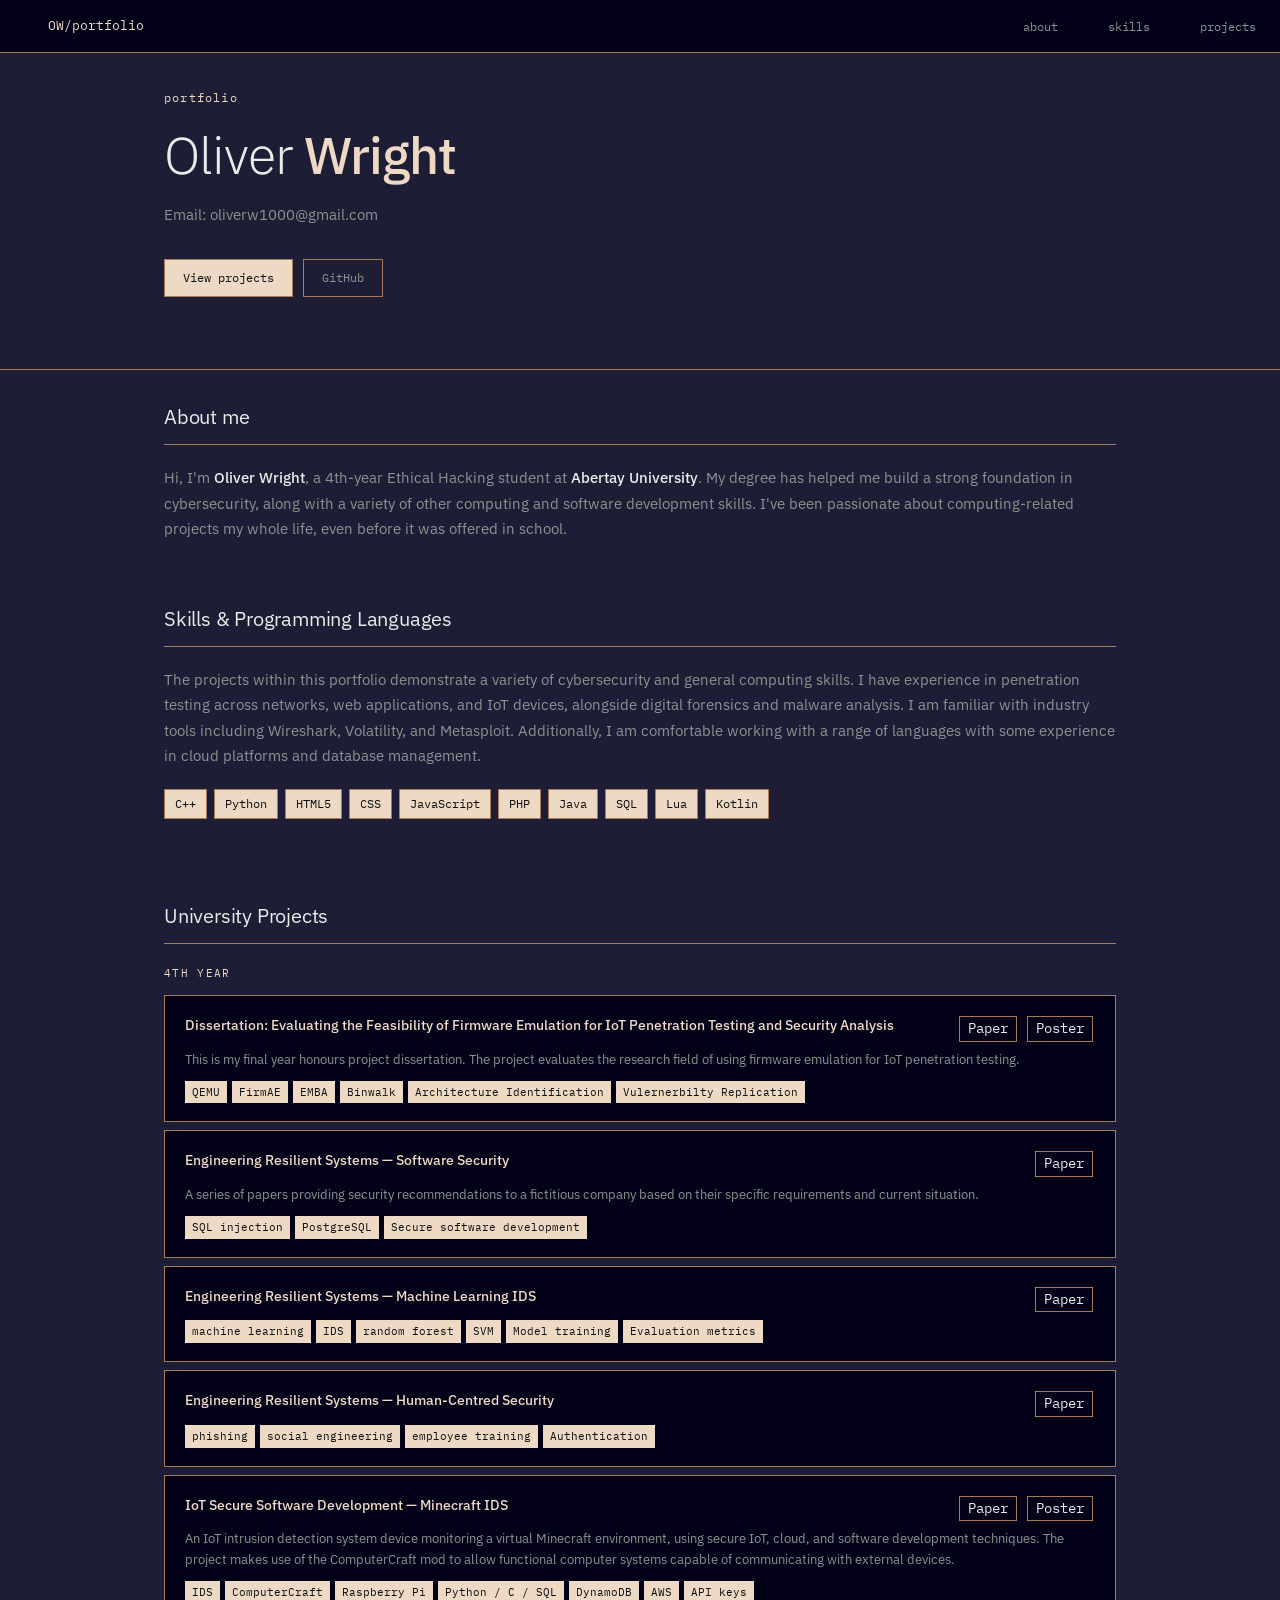
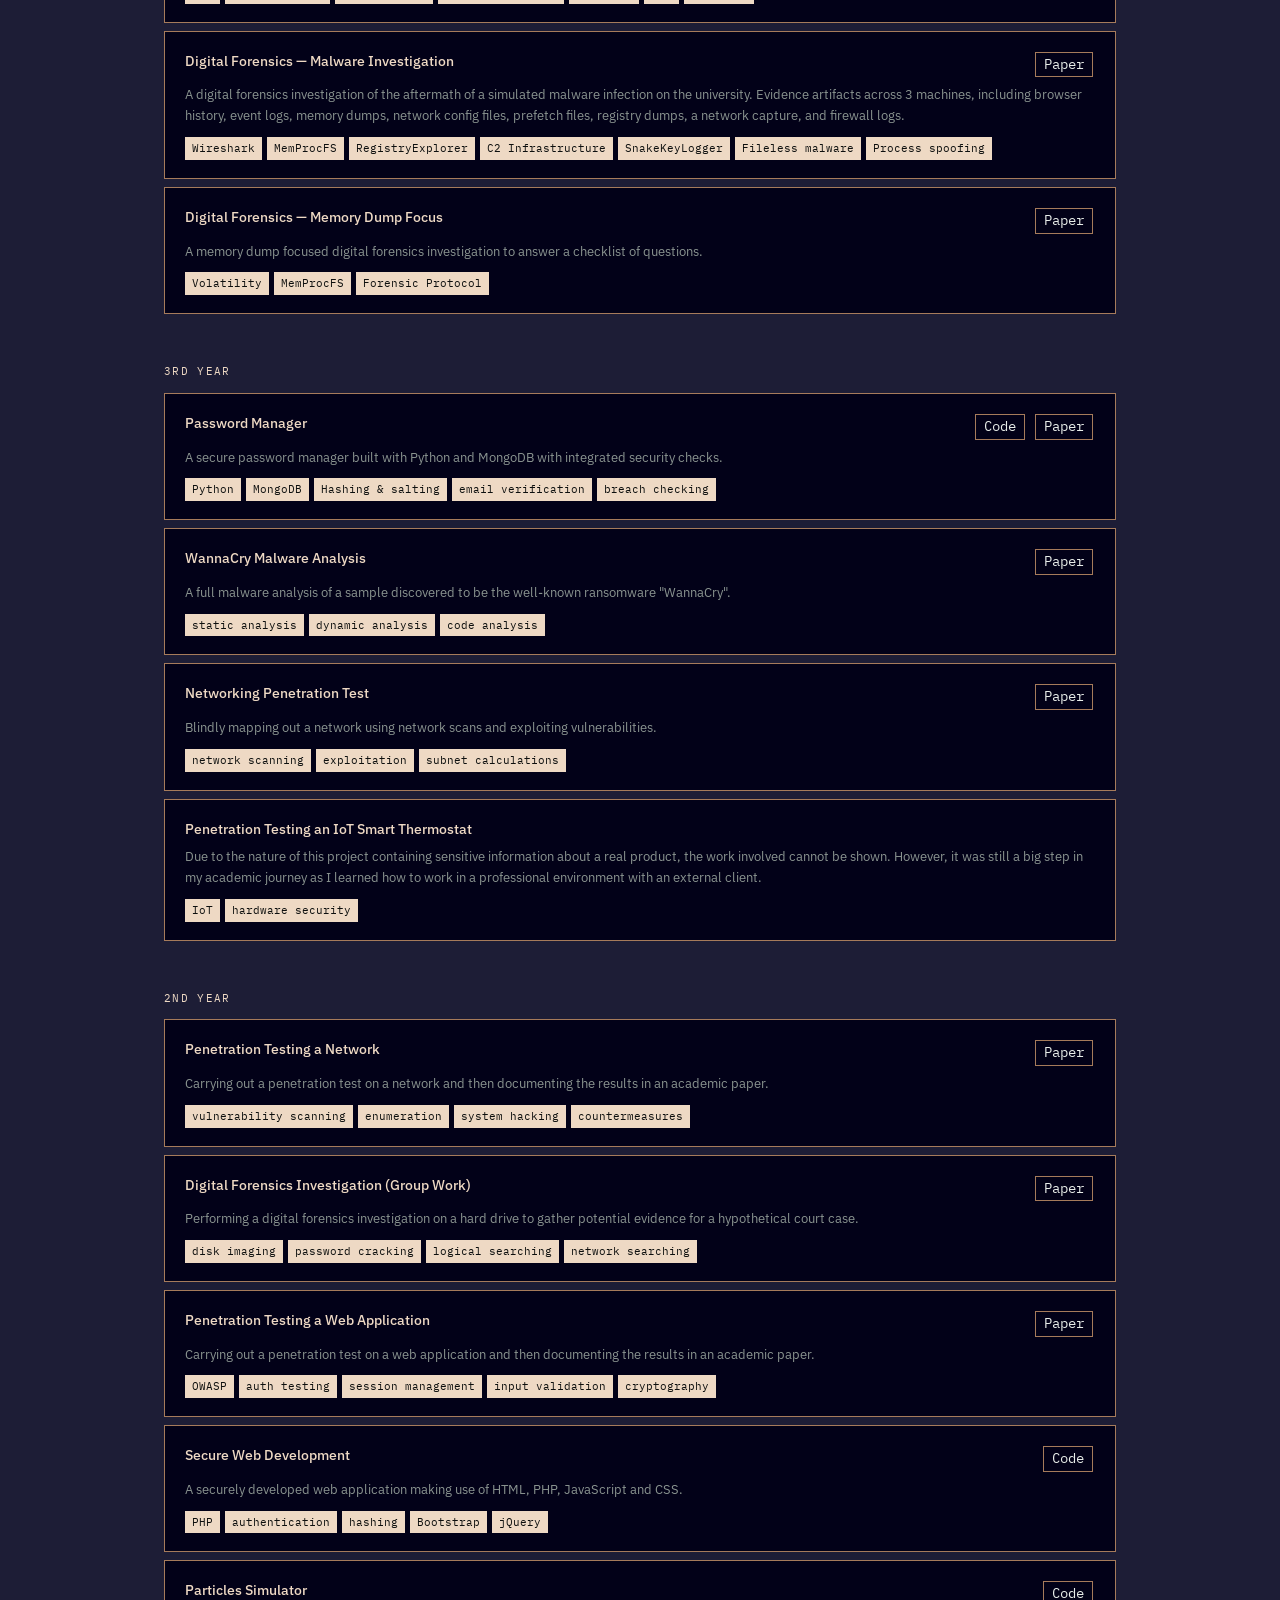
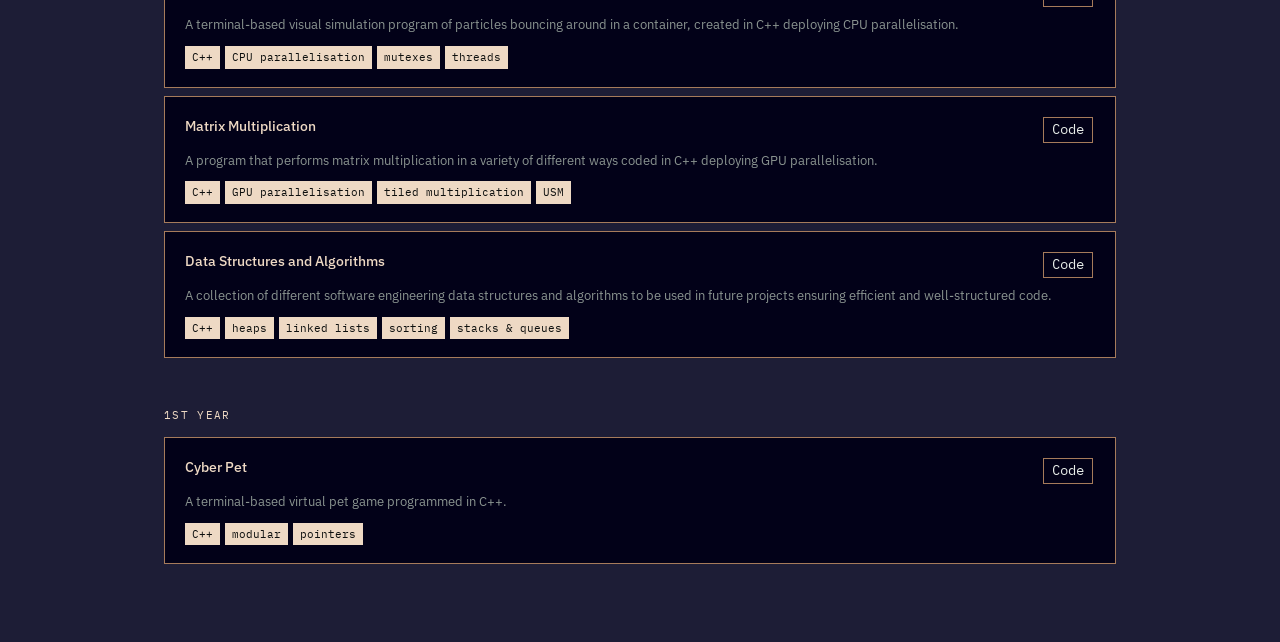
==== index.html @ f9a2de3a "Add files via upload" ====
<!DOCTYPE html>
<html lang="en">
<head>
  <meta charset="UTF-8" />
  <meta name="viewport" content="width=device-width, initial-scale=1.0" />
  <title>Oliver Wright — Portfolio</title>
  <link rel="preconnect" href="https://fonts.googleapis.com" />
  <link href="https://fonts.googleapis.com/css2?family=IBM+Plex+Mono:wght@400;500&family=IBM+Plex+Sans:wght@300;400;500&display=swap" rel="stylesheet" />
  <link rel="stylesheet" href="style.css" />
</head>
<body>

<nav>
  <div class="inner">
    <a class="nav-logo" href="#">OW/portfolio</a>
    <ul class="nav-links">
      <li><a href="#about">about</a></li>
      <li><a href="#skills">skills</a></li>
      <li><a href="#projects">projects</a></li>
      <!-- <li><a href="#contact">contact</a></li> -->
    </ul>
  </div>
</nav>

<section id="hero">
  <div class="container">
    <p class="hero-label">portfolio</p>
    <h1>Oliver <strong>Wright</strong></h1>
    <p class="hero-sub">Email: oliverw1000@gmail.com</p>
    <div class="hero-actions">
      <a href="#projects" class="btn btn-primary">View projects</a>
      <!-- <a href="mailto:oliverw1000@gmail.com" class="btn btn-outline">Get in touch</a> -->
      <a href="https://github.com/Revlo1" target="_blank" class="btn btn-outline">GitHub</a>
    </div>
  </div>
</section>

<section id="about">
  <div class="container">
    <h2>About me</h2>
    <p style="color: var(--text-muted);">
      Hi, I'm <strong style="color: var(--text); font-weight: 500;">Oliver Wright</strong>, a 4th-year Ethical Hacking student at <strong style="color: var(--text); font-weight: 500;">Abertay University</strong>.
      My degree has helped me build a strong foundation in cybersecurity, along with a variety of other computing and software development skills.
      I've been passionate about computing-related projects my whole life, even before it was offered in school.
    </p>
  </div>
</section>

<section id="skills">
  <div class="container">
    <h2>Skills & Programming Languages</h2>   
    <div>
      <p style="color: var(--text-muted);">
        The projects within this portfolio demonstrate a variety of cybersecurity and general computing skills. I have experience in penetration testing across networks,
        web applications, and IoT devices, alongside digital forensics and malware analysis. I am familiar with industry tools including Wireshark, Volatility, and Metasploit. 
        Additionally, I am comfortable working with a range of languages with some experience in cloud platforms and database management.
      </p>
    </div>
    <div class="skills-grid">
      <span class="skill-tag">C++</span>
      <span class="skill-tag">Python</span>
      <span class="skill-tag">HTML5</span>
      <span class="skill-tag">CSS</span>
      <span class="skill-tag">JavaScript</span>
      <span class="skill-tag">PHP</span>
      <span class="skill-tag">Java</span>
      <span class="skill-tag">SQL</span>
      <span class="skill-tag">Lua</span>
      <span class="skill-tag">Kotlin</span>
    </div>
  </div>
</section>

<section id="projects">
  <div class="container">
    <h2>University Projects</h2>
    
    <div class="year-group">
      <p class="year-heading">4th year</p>

      <div class="project-card">
        <div class="project-header">
          <span class="project-title">Dissertation: Evaluating the Feasibility of Firmware Emulation for IoT Penetration Testing and Security Analysis</span>
          <div class="project-links">
            <a class="project-link" href="Papers/DissertationFinal.pdf" target="_blank">Paper</a>
            <a class="project-link" href="Papers/DissPosterFinal.pdf" target="_blank">Poster</a>
          </div>
        </div>
        <p class="project-desc">This is my final year honours project dissertation. The project evaluates the research field of using firmware emulation for IoT penetration testing.</p>
        <div class="project-tags">
          <span class="project-tag">QEMU</span>
          <span class="project-tag">FirmAE</span>
          <span class="project-tag">EMBA</span>
          <span class="project-tag">Binwalk</span>
          <span class="project-tag">Architecture Identification</span>
          <span class="project-tag">Vulernerbilty Replication</span>
        </div>
      </div>
    <!---->
      <div class="project-card">
        <div class="project-header">
          <span class="project-title">Engineering Resilient Systems — Software Security</span>
          <div class="project-links">
            <a class="project-link" href="Papers/SysEng1Software.pdf" target="_blank">Paper</a>
          </div>
        </div>
        <p class="project-desc">A series of papers providing security recommendations to a fictitious company based on their specific requirements and current situation.</p>
        <div class="project-tags">
          <span class="project-tag">SQL injection</span>
          <span class="project-tag">PostgreSQL</span>
          <span class="project-tag">Secure software development</span>
        </div>
      </div>

      <div class="project-card">
        <div class="project-header">
          <span class="project-title">Engineering Resilient Systems — Machine Learning IDS</span>
          <div class="project-links">
            <a class="project-link" href="Papers/SysEng2ML.pdf" target="_blank">Paper</a>
          </div>
        </div>
        <div class="project-tags">
          <span class="project-tag">machine learning</span>
          <span class="project-tag">IDS</span>
          <span class="project-tag">random forest</span>
          <span class="project-tag">SVM</span>
          <span class="project-tag">Model training</span>
          <span class="project-tag">Evaluation metrics</span>
        </div>
      </div>

      <div class="project-card">
        <div class="project-header">
          <span class="project-title">Engineering Resilient Systems — Human-Centred Security</span>
          <div class="project-links">
            <a class="project-link" href="Papers/SysEng3HumanCentred.pdf" target="_blank">Paper</a>
          </div>
        </div>
        <div class="project-tags">
          <span class="project-tag">phishing</span>
          <span class="project-tag">social engineering</span>
          <span class="project-tag">employee training</span>
          <span class="project-tag">Authentication</span>
        </div>
      </div>

      <div class="project-card">
        <div class="project-header">
          <span class="project-title">IoT Secure Software Development — Minecraft IDS</span>
          <div class="project-links">
            <a class="project-link" href="Papers/IoT%20Paper.pdf" target="_blank">Paper</a>
            <a class="project-link" href="Papers/IoTMiniPoster.pdf" target="_blank">Poster</a>
          </div>
        </div>
        <p class="project-desc">An IoT intrusion detection system device monitoring a virtual Minecraft environment, using secure IoT, cloud, and software development techniques. The project makes use of the ComputerCraft mod to allow functional computer systems capable of communicating with external devices.</p>
        <div class="project-tags">
          <span class="project-tag">IDS</span>
          <span class="project-tag">ComputerCraft</span>
          <span class="project-tag">Raspberry Pi</span>
          <span class="project-tag">Python / C / SQL</span>
          <span class="project-tag">DynamoDB</span>
          <span class="project-tag">AWS</span>
          <span class="project-tag">API keys</span>
        </div>
      </div>

      <div class="project-card">
        <div class="project-header">
          <span class="project-title">Digital Forensics — Malware Investigation</span>
          <div class="project-links">
            <a class="project-link" href="Papers/ForensicsPaperMalware.pdf" target="_blank">Paper</a>
          </div>
        </div>
        <p class="project-desc">A digital forensics investigation of the aftermath of a simulated malware infection on the university. Evidence artifacts across 3 machines, including browser history, event logs, memory dumps, network config files, prefetch files, registry dumps, a network capture, and firewall logs.</p>
        <div class="project-tags">
          <span class="project-tag">Wireshark</span>
          <span class="project-tag">MemProcFS</span>
          <span class="project-tag">RegistryExplorer</span>
          <span class="project-tag">C2 Infrastructure</span>
          <span class="project-tag">SnakeKeyLogger</span>
          <span class="project-tag">Fileless malware</span>
          <span class="project-tag">Process spoofing</span>
        </div>
      </div>

      <div class="project-card">
        <div class="project-header">
          <span class="project-title">Digital Forensics — Memory Dump Focus</span>
          <div class="project-links">
            <a class="project-link" href="Papers/ForensicReportMemDump.pdf" target="_blank">Paper</a>
          </div>
        </div>
        <p class="project-desc">A memory dump focused digital forensics investigation to answer a checklist of questions.</p>
        <div class="project-tags">
          <span class="project-tag">Volatility</span>
          <span class="project-tag">MemProcFS</span>
          <span class="project-tag">Forensic Protocol</span>
        </div>
      </div>
    </div>

    
    <div class="year-group">
      <p class="year-heading">3rd year</p>

      <div class="project-card">
        <div class="project-header">
          <span class="project-title">Password Manager</span>
          <div class="project-links">
            <a class="project-link" href="https://github.com/Revlo1/PassecPasswordManager" target="_blank">Code</a>
            <a class="project-link" href="Papers/PassecManagerPaper%20Final.pdf" target="_blank">Paper</a>
          </div>
        </div>
        <p class="project-desc">A secure password manager built with Python and MongoDB with integrated security checks.</p>
        <div class="project-tags">
          <span class="project-tag">Python</span>
          <span class="project-tag">MongoDB</span>
          <span class="project-tag">Hashing &amp; salting</span>
          <span class="project-tag">email verification</span>
          <span class="project-tag">breach checking</span>
        </div>
      </div>

      <div class="project-card">
        <div class="project-header">
          <span class="project-title">WannaCry Malware Analysis</span>
          <div class="project-links">
            <a class="project-link" href="Papers/Malware%20Whitepaper%20Finished.pdf" target="_blank">Paper</a>
          </div>
        </div>
        <p class="project-desc">A full malware analysis of a sample discovered to be the well-known ransomware "WannaCry".</p>
        <div class="project-tags">
          <span class="project-tag">static analysis</span>
          <span class="project-tag">dynamic analysis</span>
          <span class="project-tag">code analysis</span>
        </div>
      </div>

      <div class="project-card">
        <div class="project-header">
          <span class="project-title">Networking Penetration Test</span>
          <div class="project-links">
            <a class="project-link" href="Papers/Networking%20Report.pdf" target="_blank">Paper</a>
          </div>
        </div>
        <p class="project-desc">Blindly mapping out a network using network scans and exploiting vulnerabilities.</p>
        <div class="project-tags">
          <span class="project-tag">network scanning</span>
          <span class="project-tag">exploitation</span>
          <span class="project-tag">subnet calculations</span>
        </div>
      </div>

      <div class="project-card">
        <div class="project-header">
          <span class="project-title">Penetration Testing an IoT Smart Thermostat</span>
        </div>
        <p class="project-desc">Due to the nature of this project containing sensitive information about a real product, the work involved cannot be shown. However, it was still a big step in my academic journey as I learned how to work in a professional environment with an external client.</p>
        <div class="project-tags">
          <span class="project-tag">IoT</span>
          <span class="project-tag">hardware security</span>
        </div>
      </div>
    </div>

    
    <div class="year-group">
      <p class="year-heading">2nd year</p>

      <div class="project-card">
        <div class="project-header">
          <span class="project-title">Penetration Testing a Network</span>
          <div class="project-links">
            <a class="project-link" href="Papers/Pen%20testing%20White%20Paper%20Template1.pdf" target="_blank">Paper</a>
          </div>
        </div>
        <p class="project-desc">Carrying out a penetration test on a network and then documenting the results in an academic paper.</p>
        <div class="project-tags">
          <span class="project-tag">vulnerability scanning</span>
          <span class="project-tag">enumeration</span>
          <span class="project-tag">system hacking</span>
          <span class="project-tag">countermeasures</span>
        </div>
      </div>

      <div class="project-card">
        <div class="project-header">
          <span class="project-title">Digital Forensics Investigation (Group Work)</span>
          <div class="project-links">
            <a class="project-link" href="Papers/The%20Badgers%20Report%20Finished.pdf" target="_blank">Paper</a>
          </div>
        </div>
        <p class="project-desc">Performing a digital forensics investigation on a hard drive to gather potential evidence for a hypothetical court case.</p>
        <div class="project-tags">
          <span class="project-tag">disk imaging</span>
          <span class="project-tag">password cracking</span>
          <span class="project-tag">logical searching</span>
          <span class="project-tag">network searching</span>
        </div>
      </div>

      <div class="project-card">
        <div class="project-header">
          <span class="project-title">Penetration Testing a Web Application</span>
          <div class="project-links">
            <a class="project-link" href="Papers/Web%20App%20Testing%20Paper.pdf" target="_blank">Paper</a>
          </div>
        </div>
        <p class="project-desc">Carrying out a penetration test on a web application and then documenting the results in an academic paper.</p>
        <div class="project-tags">
          <span class="project-tag">OWASP</span>
          <span class="project-tag">auth testing</span>
          <span class="project-tag">session management</span>
          <span class="project-tag">input validation</span>
          <span class="project-tag">cryptography</span>
        </div>
      </div>

      <div class="project-card">
        <div class="project-header">
          <span class="project-title">Secure Web Development</span>
          <div class="project-links">
            <a class="project-link" href="https://github.com/Revlo1/WebApplication" target="_blank">Code</a>
          </div>
        </div>
        <p class="project-desc">A securely developed web application making use of HTML, PHP, JavaScript and CSS.</p>
        <div class="project-tags">
          <span class="project-tag">PHP</span>
          <span class="project-tag">authentication</span>
          <span class="project-tag">hashing</span>
          <span class="project-tag">Bootstrap</span>
          <span class="project-tag">jQuery</span>
        </div>
      </div>

      <div class="project-card">
        <div class="project-header">
          <span class="project-title">Particles Simulator</span>
          <div class="project-links">
            <a class="project-link" href="https://github.com/Revlo1/Particles" target="_blank">Code</a>
          </div>
        </div>
        <p class="project-desc">A terminal-based visual simulation program of particles bouncing around in a container, created in C++ deploying CPU parallelisation.</p>
        <div class="project-tags">
          <span class="project-tag">C++</span>
          <span class="project-tag">CPU parallelisation</span>
          <span class="project-tag">mutexes</span>
          <span class="project-tag">threads</span>
        </div>
      </div>

      <div class="project-card">
        <div class="project-header">
          <span class="project-title">Matrix Multiplication</span>
          <div class="project-links">
            <a class="project-link" href="https://github.com/Revlo1/matrixMultiplication" target="_blank">Code</a>
          </div>
        </div>
        <p class="project-desc">A program that performs matrix multiplication in a variety of different ways coded in C++ deploying GPU parallelisation.</p>
        <div class="project-tags">
          <span class="project-tag">C++</span>
          <span class="project-tag">GPU parallelisation</span>
          <span class="project-tag">tiled multiplication</span>
          <span class="project-tag">USM</span>
        </div>
      </div>

      <div class="project-card">
        <div class="project-header">
          <span class="project-title">Data Structures and Algorithms</span>
          <div class="project-links">
            <a class="project-link" href="https://github.com/Revlo1/DSA" target="_blank">Code</a>
          </div>
        </div>
        <p class="project-desc">A collection of different software engineering data structures and algorithms to be used in future projects ensuring efficient and well-structured code.</p>
        <div class="project-tags">
          <span class="project-tag">C++</span>
          <span class="project-tag">heaps</span>
          <span class="project-tag">linked lists</span>
          <span class="project-tag">sorting</span>
          <span class="project-tag">stacks &amp; queues</span>
        </div>
      </div>
    </div>

  
    <div class="year-group">
      <p class="year-heading">1st year</p>

      <div class="project-card">
        <div class="project-header">
          <span class="project-title">Cyber Pet</span>
          <div class="project-links">
            <a class="project-link" href="https://github.com/Revlo1/CyberPet" target="_blank">Code</a>
          </div>
        </div>
        <p class="project-desc">A terminal-based virtual pet game programmed in C++.</p>
        <div class="project-tags">
          <span class="project-tag">C++</span>
          <span class="project-tag">modular</span>
          <span class="project-tag">pointers</span>
        </div>
      </div>
    </div>
    <!---->
  </div>
</section>
</body>
</html>
---- style.css ----
:root {
  --bg:        #1D1D36;
  --bg-card:   #111312;
  --bg-subtle: #181a19;
  --border:    #A67B5B;
  --text:      #e8ede9;
  --text-muted:#8a9490;
  --text-dim:  #4d5651;
  --accent:    #EED9C4;
  --accent-text: #0d0f0e;
  --proj-tag-bg:    #EED9C4;
  --proj-title-text: #EED9C4;
  --tag-text:  #e8ede9;
  --nav-bg: #020118;
  --proj-card-bg: #020118;
  --mono: "IBM Plex Mono", monospace;
  --sans: "IBM Plex Sans", sans-serif;
  --max: 1000px;
}

*, *::before, *::after { 
  box-sizing: border-box; 
  margin: 0; padding: 0; 
}

html { scroll-behavior: smooth; }

body {
  background: var(--bg);
  color: var(--text);
  font-family: var(--sans);
  font-size: 15px;
  line-height: 1.7;
  -webkit-font-smoothing: antialiased;
}

.container {
  max-width: var(--max);
  margin: 0 auto;
  padding: 0 24px;
}

section { padding: 30px; }

nav {
  position: fixed;
  top: 0;
  width: 100%;
  background: var(--nav-bg);
  backdrop-filter: blur(10px);
  border-bottom: 1px solid var(--border);
}

nav .inner {
  margin: auto;
  padding: 0 24px;
  height: 52px;
  display: flex;
  align-items: center;
  justify-content: space-between;
}

.nav-logo {
  font-family: var(--mono);
  font-size: 13px;
  color: var(--accent);
  text-decoration: none;
  padding: 24px
}

.nav-links {
  display: flex;
  gap: 50px;
  list-style: none;
}

.nav-links a {
  font-family: var(--mono);
  font-size: 12px;
  color: var(--text-muted);
  text-decoration: none;
  transition: color 0.15s;
}

.nav-links a:hover { color: var(--accent); }

#hero {
  padding: 88px 0 72px;
  border-bottom: 1px solid var(--border);
}

.hero-label {
  font-family: var(--mono);
  font-size: 12px;
  color: var(--accent);
  letter-spacing: 0.1em;
  margin-bottom: 18px;
}

h1 {
  font-size: clamp(34px, 6vw, 52px);
  font-weight: 300;
  line-height: 1.1;
  letter-spacing: -0.02em;
  margin-bottom: 18px;
}

h1 strong { 
  font-weight: 500; 
  color: var(--accent); 
}

.hero-sub {
  font-size: 15px;
  color: var(--text-muted);
  max-width: 500px;
  margin-bottom: 32px;
}

.hero-actions {
  display: flex;
  gap: 10px;
  flex-wrap: wrap;
}

.btn {
  display: inline-flex;
  align-items: center;
  padding: 8px 18px;
  font-family: var(--mono);
  font-size: 12px;
  text-decoration: none;
  transition: all 0.15s;
  border: none;
  cursor: pointer;
}

.btn-primary { 
  background: var(--accent); 
  color: var(--accent-text); 
  border: 1px solid var(--border); 
}

.btn-primary:hover { 
  background: white; 
  border-color: var(--accent);
}

.btn-outline {
  background: transparent;
  color: var(--text-muted);
  border: 1px solid var(--border);
}

.btn-outline:hover { 
  border-color: 
  var(--accent); 
  color: var(--accent); 
}

.section-label {
  font-family: var(--mono);
  font-size: 11px;
  color: var(--text-dim);
  letter-spacing: 0.12em;
  margin-bottom: 8px;
}

h2 {
  font-size: 20px;
  font-weight: 400;
  letter-spacing: -0.01em;
  margin-bottom: 20px;
  padding-bottom: 10px;
  border-bottom: 1px solid var(--border);
}

.skills-grid { 
  display: flex; 
  flex-wrap: wrap; 
  gap: 7px;
  margin: 20px 0px;
}

.skill-tag {
  font-family: var(--mono);
  font-size: 12px;
  padding: 4px 10px;
  background: var(--accent);
  color: var(--accent-text);
  border: 1px solid var(--border);
}

.year-group { margin-bottom: 48px; }

.year-heading {
  font-family: var(--mono);
  font-size: 11px;
  color: var(--accent);
  letter-spacing: 0.12em;
  text-transform: uppercase;
  margin-bottom: 12px;
}

.project-card {
  background: var(--proj-card-bg);
  border: 1px solid var(--border);
  padding: 18px 20px;
  margin-bottom: 8px;
  transition: border-color 0.15s;
}


.project-header {
  display: flex;
  align-items: flex-start;
  justify-content: space-between;
  gap: 16px;
  margin-bottom: 6px;
  flex-wrap: wrap;
}

.project-title {
  font-size: 14px;
  font-weight: 500;
  color: var(--proj-title-text);
}

.project-links { 
  display: flex; 
  gap: 6px; 
  flex-shrink: 0; 
}

.project-link {
  font-family: var(--mono);
  font-size: 14px;
  color: var(--text);
  background-color: var(--tag-bg);
  text-decoration: none;
  border: 1px solid var(--border);
  padding: 0px 8px;
  margin: 2px;
  transition: all 0.15s;
  white-space: nowrap;
}

.project-link:hover { 
  border-color: 
  var(--accent); 
  color: var(--accent); 
}

.project-desc {
  font-size: 13px;
  color: var(--text-muted);
  margin-bottom: 10px;
  line-height: 1.6;
}

.project-tags { 
  display: flex; 
  flex-wrap: wrap; 
  gap: 5px; 
}

.project-tag {
  font-family: var(--mono);
  font-size: 11px;
  padding: 2px 7px;
  background: var(--proj-tag-bg);
  color: var(--accent-text);
}

footer {
  border-top: 1px solid var(--border);
  padding: 20px 24px;
  text-align: center;
  font-family: var(--mono);
  font-size: 11px;
  color: var(--text-dim);
}

@media (max-width: 600px) {
  .contact-card { flex-direction: column; }
  .nav-links { gap: 16px; }
}
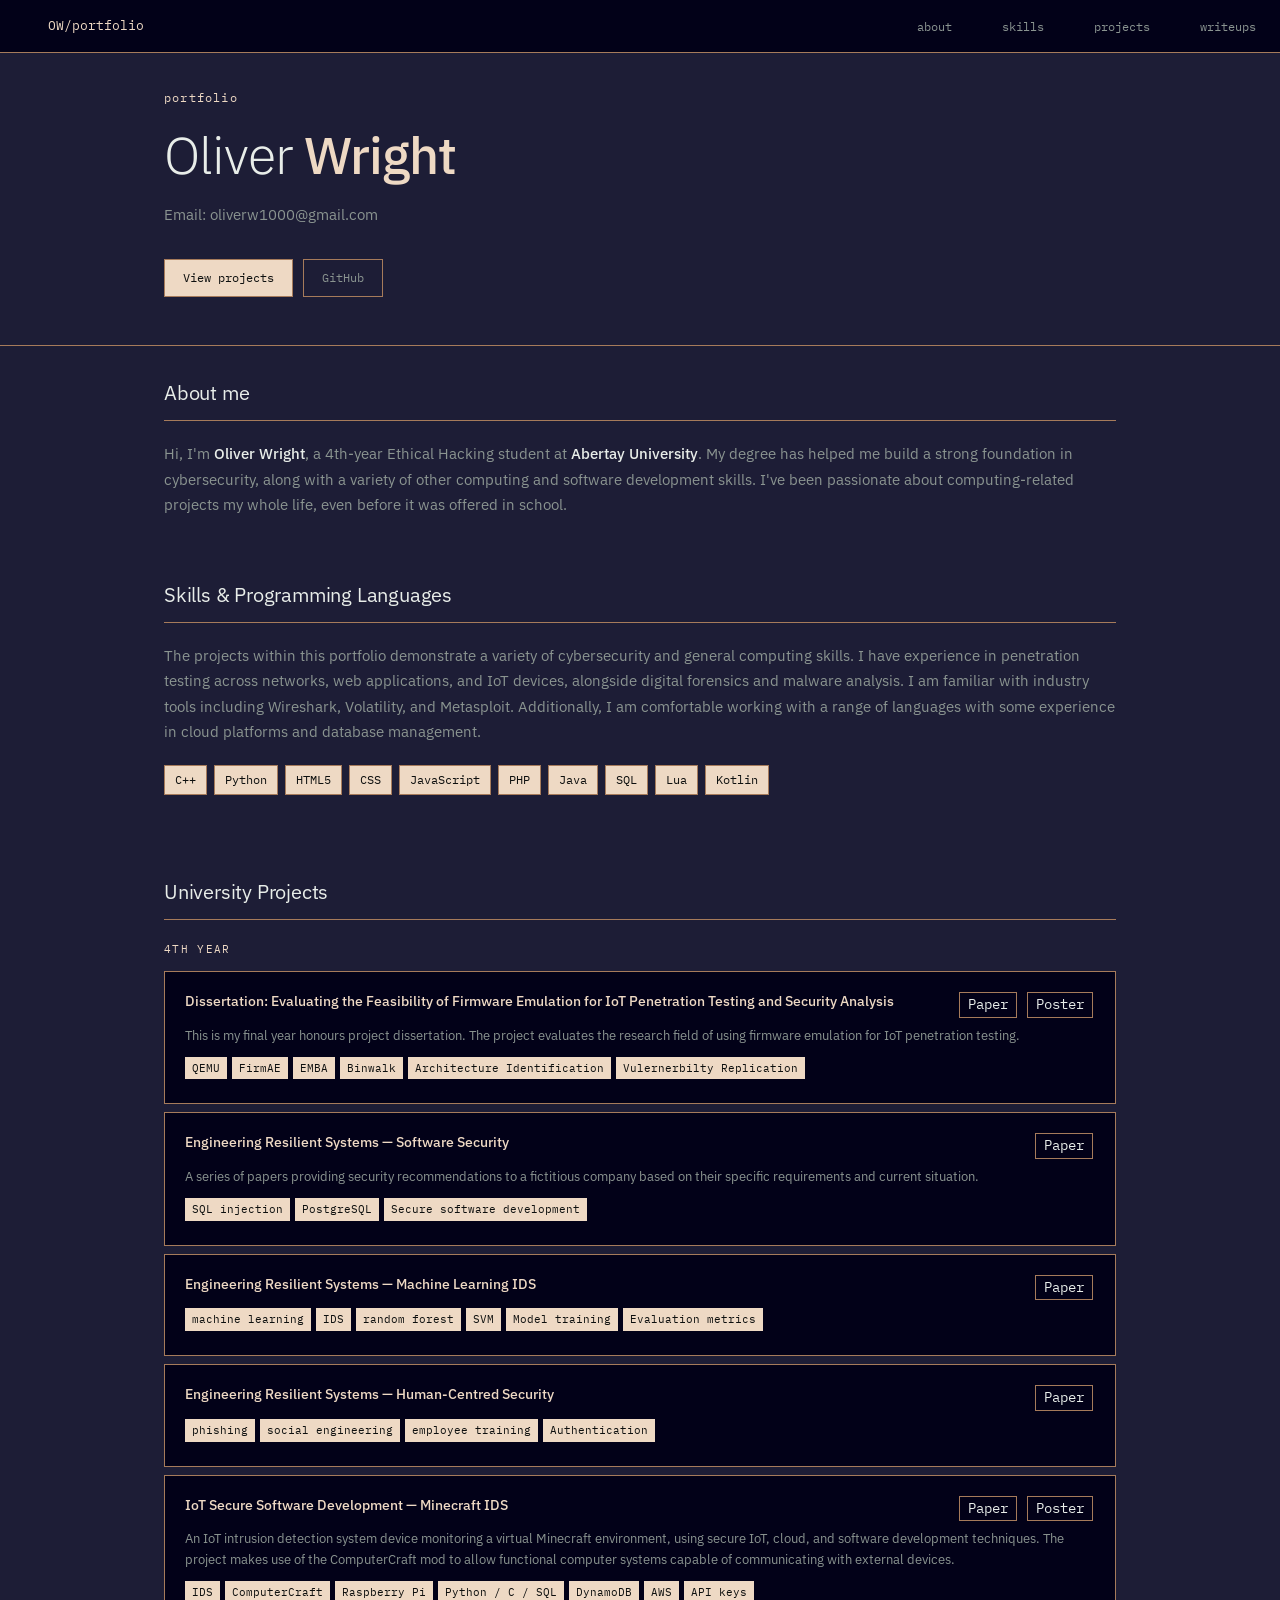
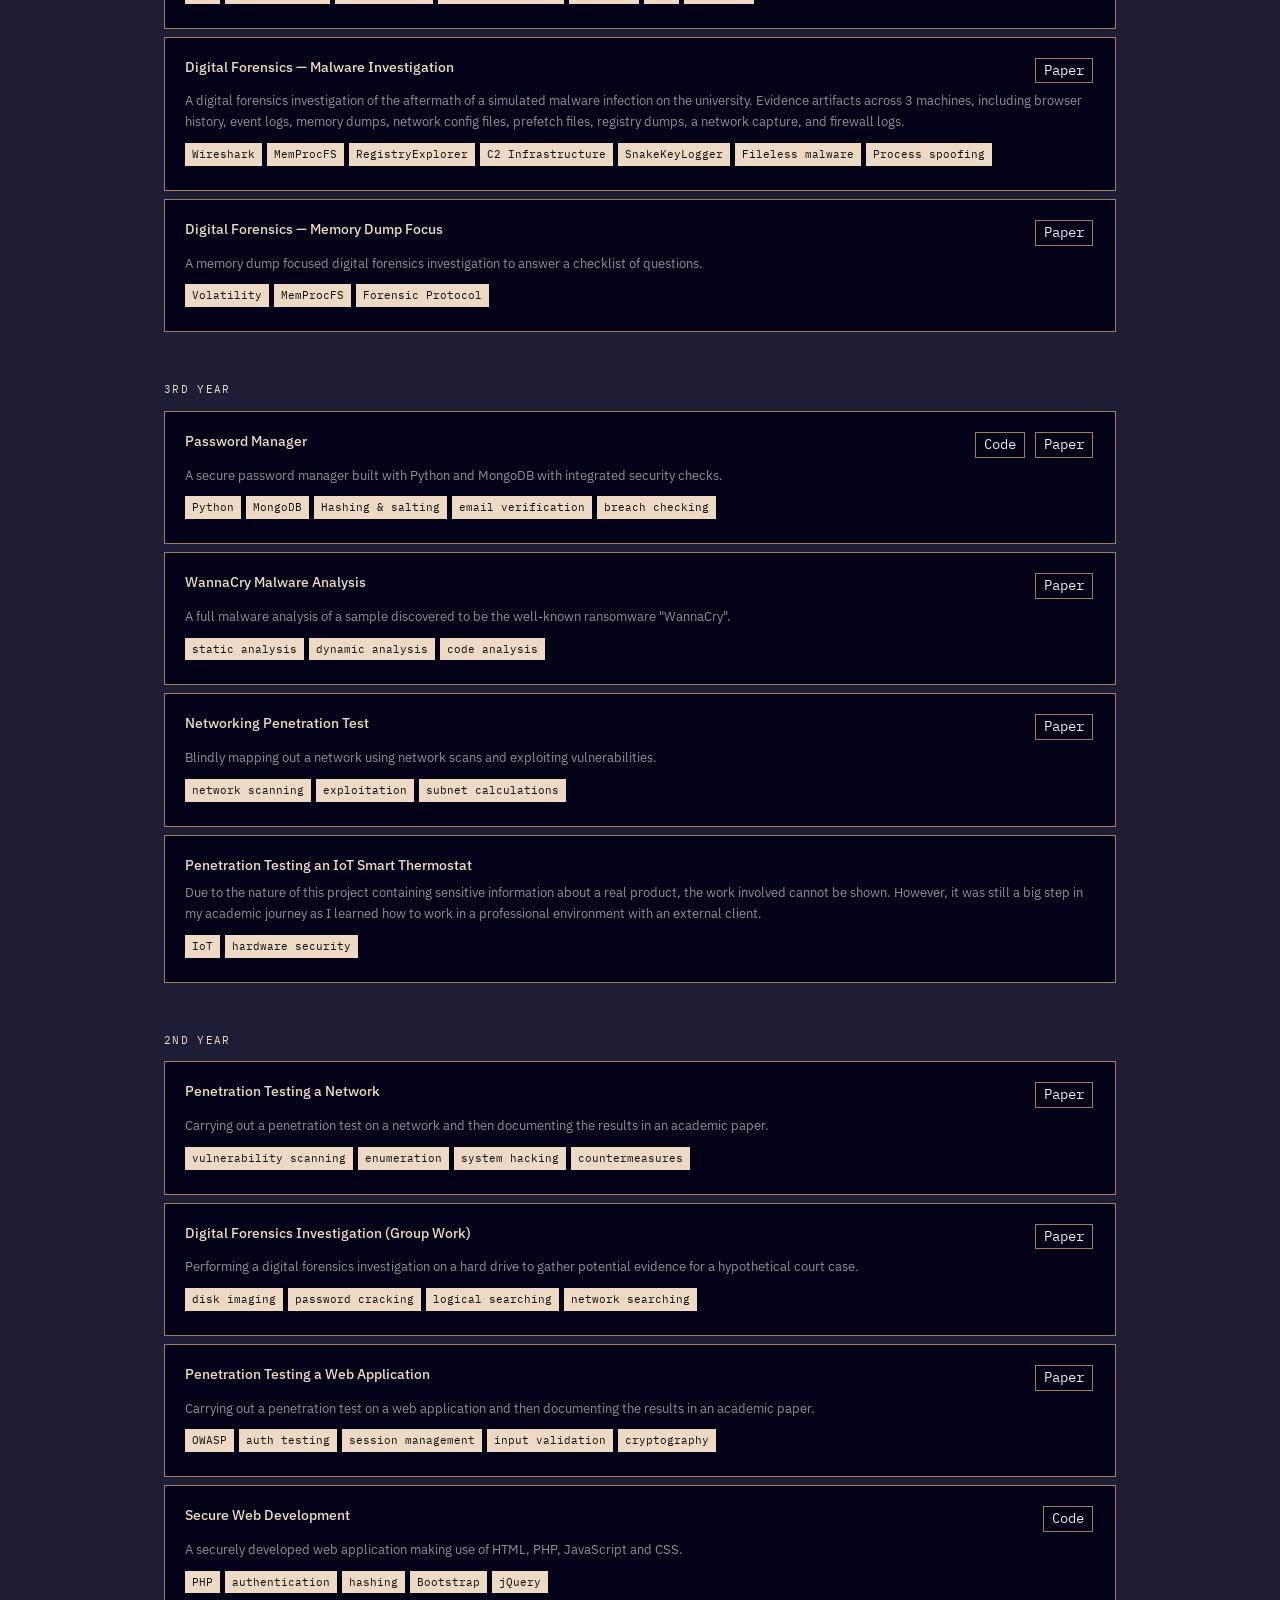
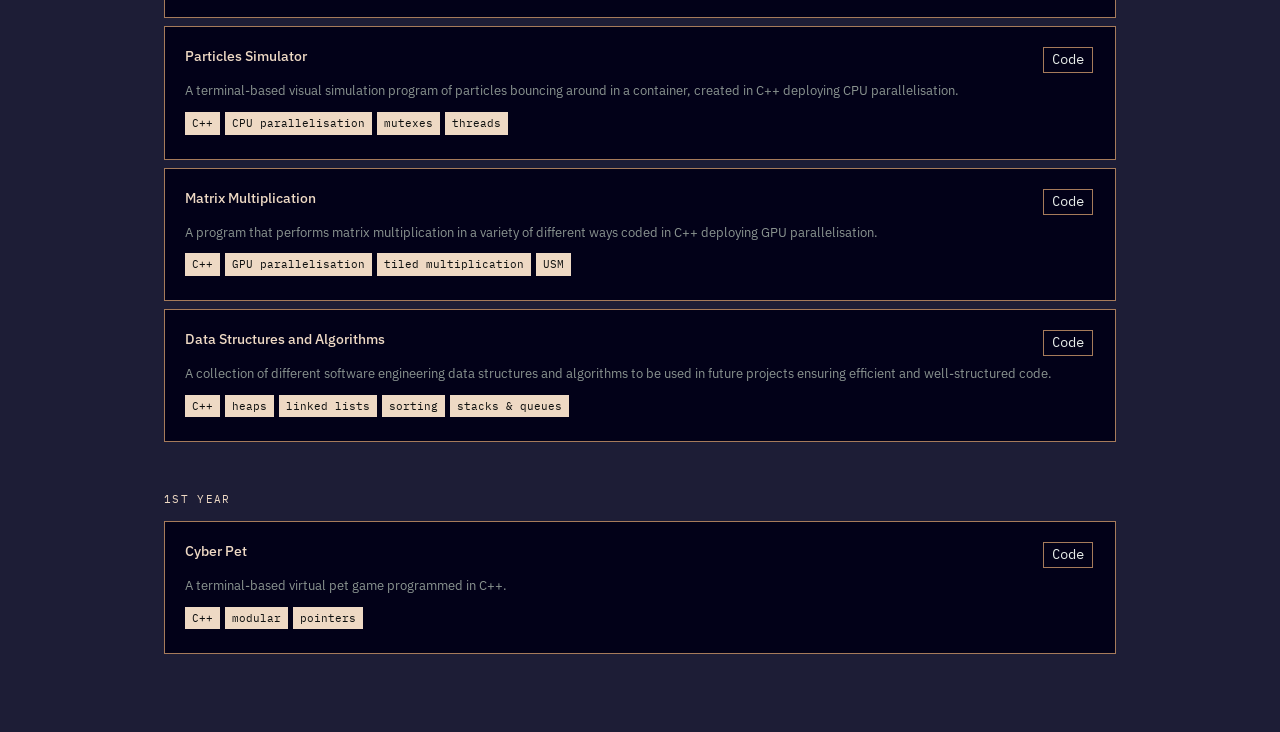
==== commit 9a1babe5: "Added writeups section" ====
--- a/index.html
+++ b/index.html
@@ -14,10 +14,10 @@
   <div class="inner">
     <a class="nav-logo" href="#">OW/portfolio</a>
     <ul class="nav-links">
-      <li><a href="#about">about</a></li>
-      <li><a href="#skills">skills</a></li>
-      <li><a href="#projects">projects</a></li>
-      <!-- <li><a href="#contact">contact</a></li> -->
+        <li><a href="#about">about</a></li>
+        <li><a href="#skills">skills</a></li>
+        <li><a href="#projects">projects</a></li>
+        <li><a href="writeups.html">writeups</a></li>
     </ul>
   </div>
 </nav>
@@ -29,7 +29,6 @@
     <p class="hero-sub">Email: oliverw1000@gmail.com</p>
     <div class="hero-actions">
       <a href="#projects" class="btn btn-primary">View projects</a>
-      <!-- <a href="mailto:oliverw1000@gmail.com" class="btn btn-outline">Get in touch</a> -->
       <a href="https://github.com/Revlo1" target="_blank" class="btn btn-outline">GitHub</a>
     </div>
   </div>
@@ -82,8 +81,8 @@
         <div class="project-header">
           <span class="project-title">Dissertation: Evaluating the Feasibility of Firmware Emulation for IoT Penetration Testing and Security Analysis</span>
           <div class="project-links">
-            <a class="project-link" href="Papers/DissertationFinal.pdf" target="_blank">Paper</a>
-            <a class="project-link" href="Papers/DissPosterFinal.pdf" target="_blank">Poster</a>
+            <a class="project-link" href="DissertationFinal.pdf" target="_blank">Paper</a>
+            <a class="project-link" href="DissPosterFinal.pdf" target="_blank">Poster</a>
           </div>
         </div>
         <p class="project-desc">This is my final year honours project dissertation. The project evaluates the research field of using firmware emulation for IoT penetration testing.</p>
@@ -101,7 +100,7 @@
         <div class="project-header">
           <span class="project-title">Engineering Resilient Systems — Software Security</span>
           <div class="project-links">
-            <a class="project-link" href="Papers/SysEng1Software.pdf" target="_blank">Paper</a>
+            <a class="project-link" href="SysEng1Software.pdf" target="_blank">Paper</a>
           </div>
         </div>
         <p class="project-desc">A series of papers providing security recommendations to a fictitious company based on their specific requirements and current situation.</p>
@@ -116,7 +115,7 @@
         <div class="project-header">
           <span class="project-title">Engineering Resilient Systems — Machine Learning IDS</span>
           <div class="project-links">
-            <a class="project-link" href="Papers/SysEng2ML.pdf" target="_blank">Paper</a>
+            <a class="project-link" href="SysEng2ML.pdf" target="_blank">Paper</a>
           </div>
         </div>
         <div class="project-tags">
@@ -133,7 +132,7 @@
         <div class="project-header">
           <span class="project-title">Engineering Resilient Systems — Human-Centred Security</span>
           <div class="project-links">
-            <a class="project-link" href="Papers/SysEng3HumanCentred.pdf" target="_blank">Paper</a>
+            <a class="project-link" href="SysEng3HumanCentred.pdf" target="_blank">Paper</a>
           </div>
         </div>
         <div class="project-tags">
@@ -148,8 +147,8 @@
         <div class="project-header">
           <span class="project-title">IoT Secure Software Development — Minecraft IDS</span>
           <div class="project-links">
-            <a class="project-link" href="Papers/IoT%20Paper.pdf" target="_blank">Paper</a>
-            <a class="project-link" href="Papers/IoTMiniPoster.pdf" target="_blank">Poster</a>
+            <a class="project-link" href="IoT%20Paper.pdf" target="_blank">Paper</a>
+            <a class="project-link" href="IoTMiniPoster.pdf" target="_blank">Poster</a>
           </div>
         </div>
         <p class="project-desc">An IoT intrusion detection system device monitoring a virtual Minecraft environment, using secure IoT, cloud, and software development techniques. The project makes use of the ComputerCraft mod to allow functional computer systems capable of communicating with external devices.</p>
@@ -168,7 +167,7 @@
         <div class="project-header">
           <span class="project-title">Digital Forensics — Malware Investigation</span>
           <div class="project-links">
-            <a class="project-link" href="Papers/ForensicsPaperMalware.pdf" target="_blank">Paper</a>
+            <a class="project-link" href="ForensicsPaperMalware.pdf" target="_blank">Paper</a>
           </div>
         </div>
         <p class="project-desc">A digital forensics investigation of the aftermath of a simulated malware infection on the university. Evidence artifacts across 3 machines, including browser history, event logs, memory dumps, network config files, prefetch files, registry dumps, a network capture, and firewall logs.</p>
@@ -187,7 +186,7 @@
         <div class="project-header">
           <span class="project-title">Digital Forensics — Memory Dump Focus</span>
           <div class="project-links">
-            <a class="project-link" href="Papers/ForensicReportMemDump.pdf" target="_blank">Paper</a>
+            <a class="project-link" href="ForensicReportMemDump.pdf" target="_blank">Paper</a>
           </div>
         </div>
         <p class="project-desc">A memory dump focused digital forensics investigation to answer a checklist of questions.</p>
@@ -208,14 +207,14 @@
           <span class="project-title">Password Manager</span>
           <div class="project-links">
             <a class="project-link" href="https://github.com/Revlo1/PassecPasswordManager" target="_blank">Code</a>
-            <a class="project-link" href="Papers/PassecManagerPaper%20Final.pdf" target="_blank">Paper</a>
+            <a class="project-link" href="PassecManagerPaper%20Final.pdf" target="_blank">Paper</a>
           </div>
         </div>
         <p class="project-desc">A secure password manager built with Python and MongoDB with integrated security checks.</p>
         <div class="project-tags">
           <span class="project-tag">Python</span>
           <span class="project-tag">MongoDB</span>
-          <span class="project-tag">Hashing &amp; salting</span>
+          <span class="project-tag">Hashing & salting</span>
           <span class="project-tag">email verification</span>
           <span class="project-tag">breach checking</span>
         </div>
@@ -225,7 +224,7 @@
         <div class="project-header">
           <span class="project-title">WannaCry Malware Analysis</span>
           <div class="project-links">
-            <a class="project-link" href="Papers/Malware%20Whitepaper%20Finished.pdf" target="_blank">Paper</a>
+            <a class="project-link" href="Malware%20Whitepaper%20Finished.pdf" target="_blank">Paper</a>
           </div>
         </div>
         <p class="project-desc">A full malware analysis of a sample discovered to be the well-known ransomware "WannaCry".</p>
@@ -240,7 +239,7 @@
         <div class="project-header">
           <span class="project-title">Networking Penetration Test</span>
           <div class="project-links">
-            <a class="project-link" href="Papers/Networking%20Report.pdf" target="_blank">Paper</a>
+            <a class="project-link" href="Networking%20Report.pdf" target="_blank">Paper</a>
           </div>
         </div>
         <p class="project-desc">Blindly mapping out a network using network scans and exploiting vulnerabilities.</p>
@@ -271,7 +270,7 @@
         <div class="project-header">
           <span class="project-title">Penetration Testing a Network</span>
           <div class="project-links">
-            <a class="project-link" href="Papers/Pen%20testing%20White%20Paper%20Template1.pdf" target="_blank">Paper</a>
+            <a class="project-link" href="Pen%20testing%20White%20Paper%20Template1.pdf" target="_blank">Paper</a>
           </div>
         </div>
         <p class="project-desc">Carrying out a penetration test on a network and then documenting the results in an academic paper.</p>
@@ -287,7 +286,7 @@
         <div class="project-header">
           <span class="project-title">Digital Forensics Investigation (Group Work)</span>
           <div class="project-links">
-            <a class="project-link" href="Papers/The%20Badgers%20Report%20Finished.pdf" target="_blank">Paper</a>
+            <a class="project-link" href="The%20Badgers%20Report%20Finished.pdf" target="_blank">Paper</a>
           </div>
         </div>
         <p class="project-desc">Performing a digital forensics investigation on a hard drive to gather potential evidence for a hypothetical court case.</p>
@@ -303,7 +302,7 @@
         <div class="project-header">
           <span class="project-title">Penetration Testing a Web Application</span>
           <div class="project-links">
-            <a class="project-link" href="Papers/Web%20App%20Testing%20Paper.pdf" target="_blank">Paper</a>
+            <a class="project-link" href="Web%20App%20Testing%20Paper.pdf" target="_blank">Paper</a>
           </div>
         </div>
         <p class="project-desc">Carrying out a penetration test on a web application and then documenting the results in an academic paper.</p>
@@ -378,7 +377,7 @@
           <span class="project-tag">heaps</span>
           <span class="project-tag">linked lists</span>
           <span class="project-tag">sorting</span>
-          <span class="project-tag">stacks &amp; queues</span>
+          <span class="project-tag">stacks & queues</span>
         </div>
       </div>
     </div>
--- a/style.css
+++ b/style.css
@@ -262,6 +262,7 @@
   display: flex; 
   flex-wrap: wrap; 
   gap: 5px; 
+  margin-bottom: 6px;
 }
 
 .project-tag {
@@ -281,7 +282,164 @@
   color: var(--text-dim);
 }
 
+#hero {
+  padding: 88px 0 48px;
+  border-bottom: 1px solid var(--border);
+}
+
+.writeup-list {
+  padding: 40px 0;
+}
+
+.writeup-card {
+  display: block;
+  text-decoration: none;
+  background: var(--proj-card-bg);
+  border: 1px solid var(--border);
+  padding: 20px 22px;
+  margin-bottom: 10px;
+  transition: border-color 0.15s;
+}
+
+.writeup-card:hover { border-color: var(--accent); }
+
+.writeup-top {
+  display: flex;
+  align-items: center;
+  gap: 12px;
+  margin-bottom: 8px;
+}
+
+.writeup-date {
+  font-family: var(--mono);
+  font-size: 11px;
+  color: var(--border);
+}
+
+.writeup-title {
+  font-size: 20px;
+  font-weight: 500;
+  color: var(--proj-title-text);
+  margin-bottom: 4px;
+}
+
+.writeup-read {
+  font-family: var(--mono);
+  font-size: 11px;
+  color: var(--text-dim);
+  display: block;
+  margin-top: 10px;
+}
+
+.writeup-card:hover .writeup-read { color: var(--accent); }
+
+.writeup-page {
+  padding: 80px 0 60px;
+}
+
+.writeup-back {
+  font-family: var(--mono);
+  font-size: 12px;
+  color: var(--border);
+  text-decoration: none;
+  display: block;
+  margin-bottom: 28px;
+  transition: color 0.15s;
+}
+
+.writeup-back:hover { color: var(--text); }
+
+.writeup-page .writeup-date {
+  font-family: var(--mono);
+  font-size: 11px;
+  color: var(--border);
+  margin-bottom: 10px;
+  display: block;
+}
+
+.writeup-body {
+  max-width: 680px;
+  margin-top: 40px;
+}
+
+.writeup-body p {
+  color: var(--text);
+  margin-bottom: 20px;
+  line-height: 1.8;
+}
+
+.writeup-body ol {
+  font-family: var(--sans);
+  color: var(--text);
+  padding-left: 1.5em;
+  margin-bottom: 24px;
+}
+
+.writeup-body ol li {
+  font-family: var(--sans);
+  font-size: 16px;
+  line-height: 1.85;
+  padding-left: 0.5em;
+  margin-bottom: 6px;
+}
+
+.writeup-body h2 {
+  font-size: 17px;
+  font-weight: 400;
+  border-bottom: 1px solid var(--border);
+  padding-bottom: 8px;
+  margin: 36px 0 16px;
+}
+
+.writeup-body img {
+  width: 100%;
+  border: 1px solid var(--border);
+  display: block;
+  margin: 24px 0;
+}
+
+.writeup-body pre {
+  background: var(--proj-card-bg);
+  border: 1px solid var(--border);
+  padding: 14px 18px;
+  margin: 20px 0;
+  overflow-x: auto;
+}
+
+.writeup-body code {
+  font-family: var(--mono);
+  font-size: 13px;
+  color: var(--accent);
+}
+
+.writeup-body pre code {
+  font-size: 13px;
+}
+
 @media (max-width: 600px) {
   .contact-card { flex-direction: column; }
   .nav-links { gap: 16px; }
 }
+
+.writeup-body img { cursor: zoom-in; }
+
+.lightbox {
+  display: none;
+  position: fixed;
+  inset: 0;
+  background: rgba(0,0,0,0.85);
+  z-index: 999;
+  cursor: zoom-out;
+  align-items: center;
+  justify-content: center;
+}
+
+.lightbox.open { display: flex; }
+
+.lightbox img {
+  max-width: 90vw;
+  max-height: 90vh;
+  width: auto;
+  border: 1px solid var(--border);
+  margin: 0;
+}
